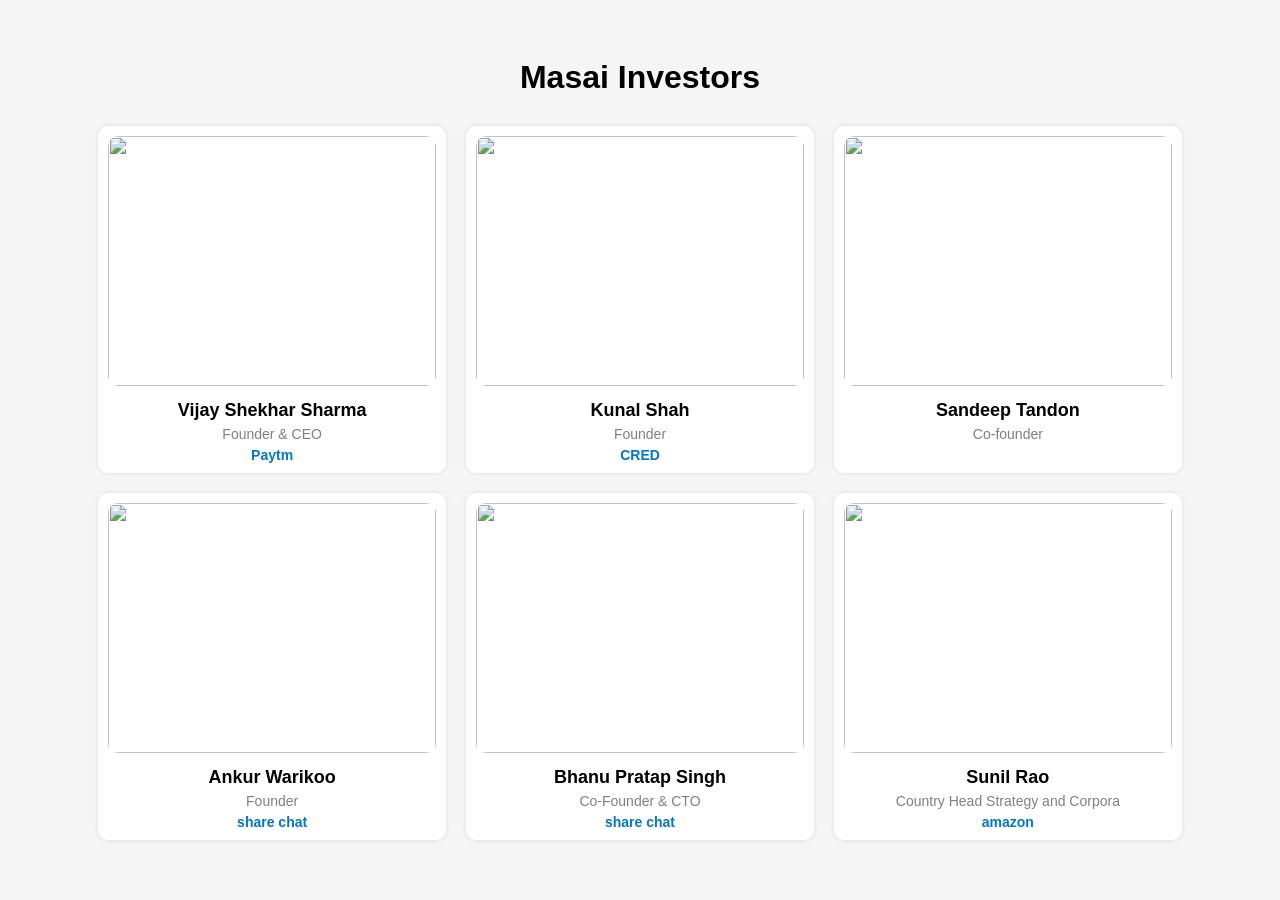
==== Day2/felxbox.html @ 90bc380d "Masai Investors Assignment" ====
<!DOCTYPE html>
<html lang="en">
<head>
  <meta charset="UTF-8">
  <meta name="viewport" content="width=device-width, initial-scale=1.0">
  <title>Masai Investors</title>

  <style>
    body {
      font-family: Arial, sans-serif;
      padding: 30px;
      background: #f5f5f5;
    }

    h1 {
      text-align: center;
      margin-bottom: 30px;
    }

    .container {
      display: grid;
      grid-template-columns: repeat(3, 1fr);
      gap: 20px;
      width: 90%;
      margin: auto;
    }

    .card {
      background: white;
      border-radius: 10px;
      padding: 10px;
      text-align: center;
      box-shadow: 0 0 5px rgba(0,0,0,0.1);
    }

    .card img {
      width: 100%;
      height: 250px;
      object-fit: cover;
      border-radius: 10px;
    }

    .name {
      font-size: 18px;
      margin-top: 10px;
      font-weight: bold;
    }

    .role {
      color: gray;
      font-size: 14px;
      margin-top: 5px;
    }

    .company {
      margin-top: 5px;
      font-size: 14px;
      font-weight: bold;
      color: #0077cc;
    }

  </style>
</head>

<body>

  <h1>Masai Investors</h1>

  <div class="container">

    <!-- Card 1 -->
    <div class="card">
      <img src="https://cdn.masaischool.com/masai-website/Vijay_Shekhar_Sharma_Paytm_96f52579b8.jpg" alt="">
      <div class="name">Vijay Shekhar Sharma</div>
      <div class="role">Founder & CEO</div>
      <div class="company">Paytm</div>
    </div>

    <!-- Card 2 -->
    <div class="card">
      <img src="https://cdn.masaischool.com/masai-website/Rectangle_427_637d69bb57.png" alt="">
      <div class="name">Kunal Shah</div>
      <div class="role">Founder</div>
      <div class="company">CRED</div>
    </div>

    <!-- Card 3 -->
    <div class="card">
      <img src="https://cdn.masaischool.com/masai-website/amrish_rau_pine_labs_144e5e587c.jpg" alt="">
      <div class="name">Sandeep Tandon</div>
      <div class="role">Co-founder</div>
      <div class="company"><pine-labe></pine-labe></div>
    </div>

    <!-- Card 4 -->
    <div class="card">
      <img src="https://cdn.masaischool.com/masai-website/Ankush_Sachdeva_Sharechat_4e44dbbe6b.jpg" alt="">
      <div class="name">Ankur Warikoo</div>
      <div class="role">Founder</div>
      <div class="company">share chat</div>
    </div>

    <!-- Card 5 -->
    <div class="card">
      <img src="https://cdn.masaischool.com/masai-website/bhanu_pratap_singh_sharechat_11fdd7b47a.jpg" alt="">
      <div class="name">Bhanu Pratap Singh</div>
      <div class="role">Co-Founder & CTO</div>
      <div class="company">share chat</div>
    </div>

    <!-- Card 6 -->
    <div class="card">
      <img src="https://cdn.masaischool.com/masai-website/sunil_rao_amazon_dfd2daa06d.jpeg" alt="">
      <div class="name">Sunil Rao</div>
      <div class="role">Country Head Strategy and Corpora</div>
      <div class="company">amazon</div>
    </div>

  </div>

</body>
</html>
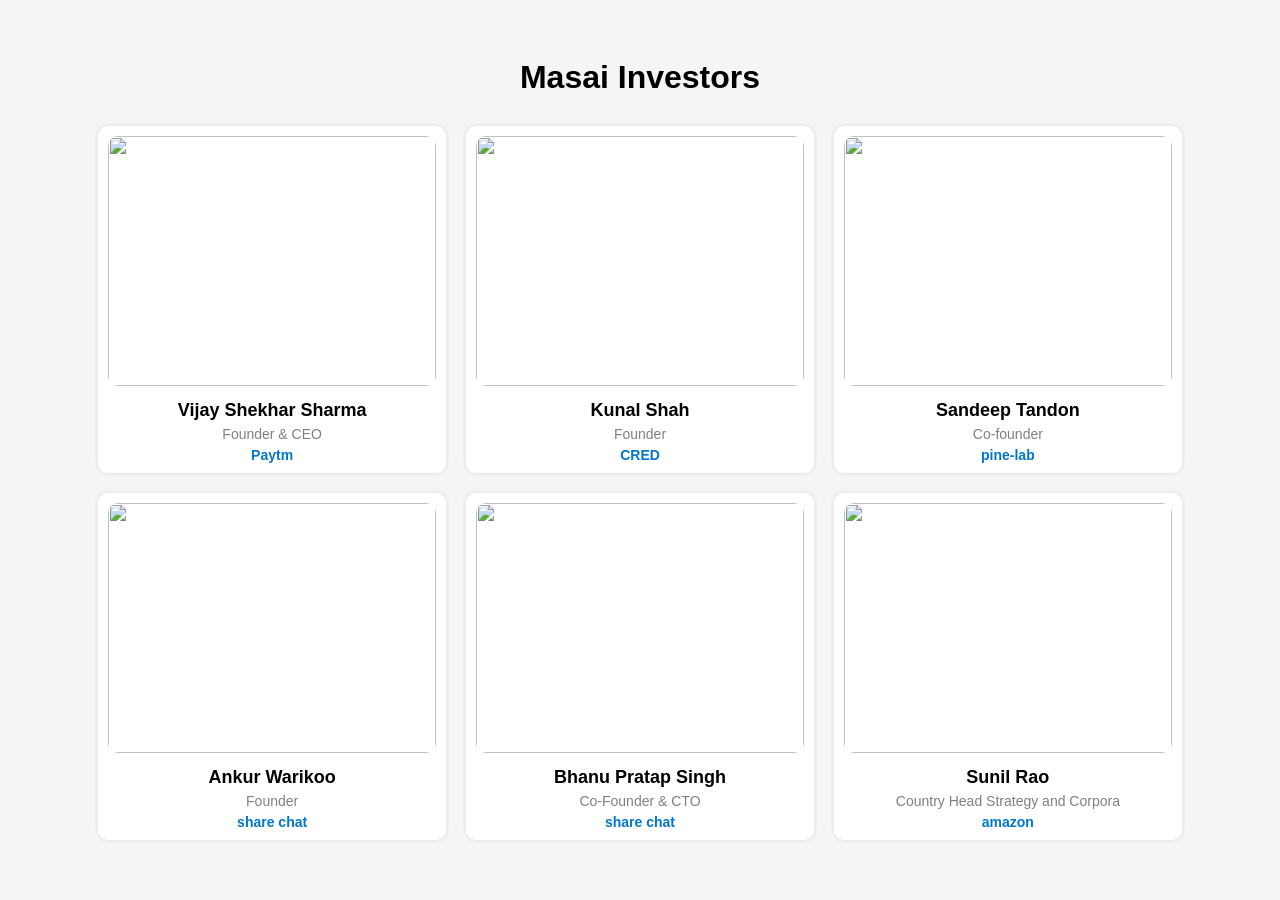
==== commit e1b76eba: "style.css" ====
--- a/Day2/felxbox.html
+++ b/Day2/felxbox.html
@@ -89,7 +89,7 @@
       <img src="https://cdn.masaischool.com/masai-website/amrish_rau_pine_labs_144e5e587c.jpg" alt="">
       <div class="name">Sandeep Tandon</div>
       <div class="role">Co-founder</div>
-      <div class="company"><pine-labe></pine-labe></div>
+      <div class="company">pine-lab</div>
     </div>
 
     <!-- Card 4 -->
